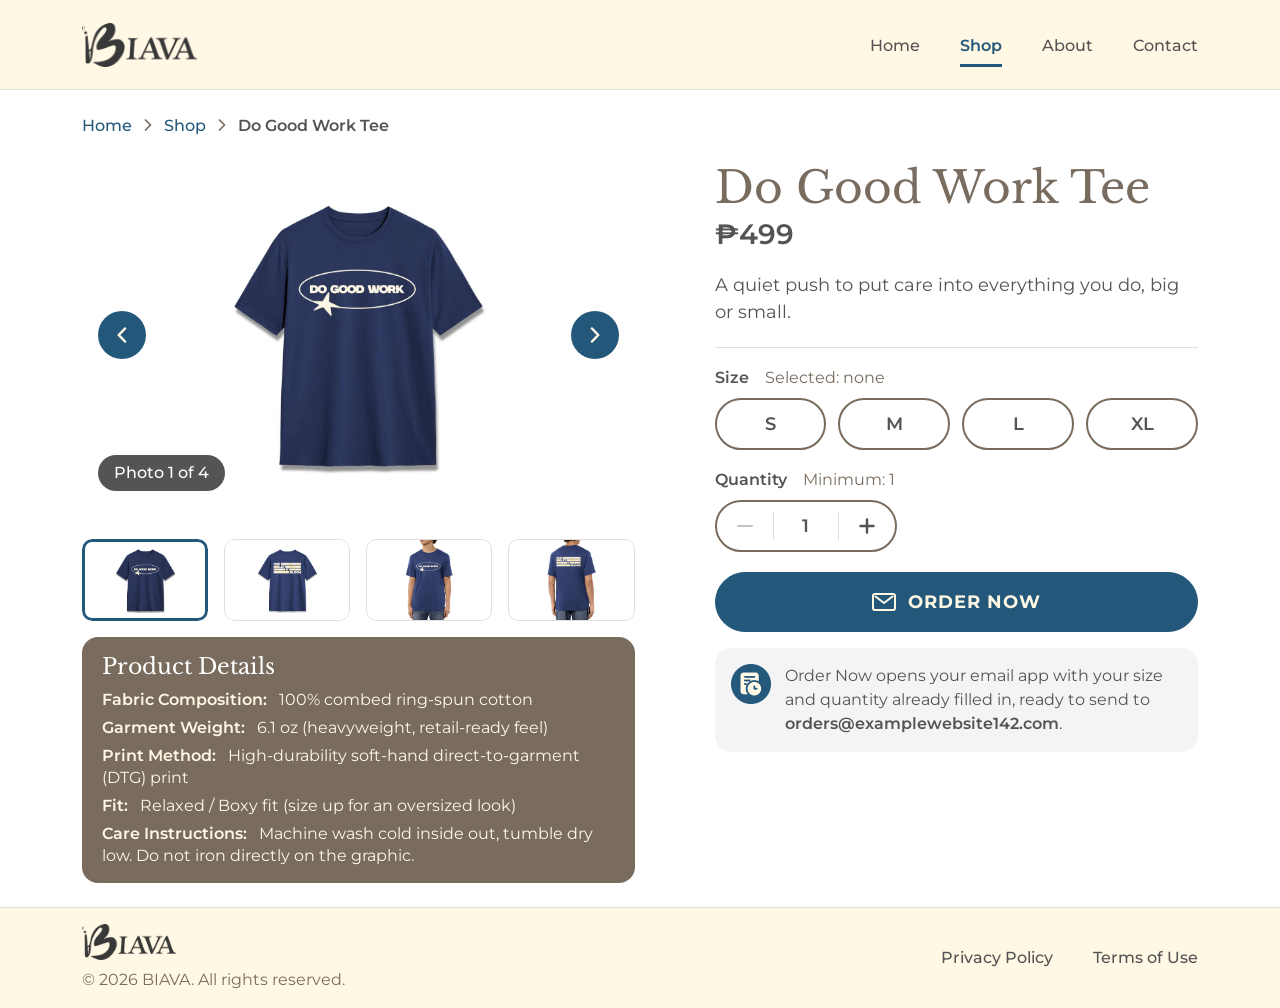
==== do-good-work.html @ 648a4ae6 "Add files via upload" ====
<!DOCTYPE html>
<html lang="en">
<head>
  <meta charset="UTF-8">
  <meta name="viewport" content="width=device-width, initial-scale=1">
  <title>Do Good Work Tee | BIAVA</title>

  <link href="https://cdn.jsdelivr.net/npm/bootstrap@5.3.8/dist/css/bootstrap.min.css" rel="stylesheet" integrity="sha384-sRIl4kxILFvY47J16cr9ZwB07vP4J8+LH7qKQnuqkuIAvNWLzeN8tE5YBujZqJLB" crossorigin="anonymous">

  <link rel="preconnect" href="https://fonts.googleapis.com">
  <link rel="preconnect" href="https://fonts.gstatic.com" crossorigin>
  <link href="https://fonts.googleapis.com/css2?family=Libre+Baskerville&family=Montserrat:wght@400;500;600;700&display=swap" rel="stylesheet">

  <link href="css/style.css?v=5" rel="stylesheet">
</head>
<body>

  <a class="visually-hidden-focusable skip-link" href="#main">Skip to main content</a>

  <header>
    <nav class="navbar navbar-expand-lg biava-navbar" aria-label="Main menu">
      <div class="container">
        <a class="navbar-brand" href="index.html">
          <img src="images/biava-logo.png" alt="BIAVA home" width="115" height="44">
        </a>

        <button class="navbar-toggler" type="button" data-bs-toggle="collapse" data-bs-target="#mainNav" aria-controls="mainNav" aria-expanded="false" aria-label="Open menu">
          <span class="navbar-toggler-icon"></span>
        </button>

        <div class="collapse navbar-collapse" id="mainNav">
          <ul class="navbar-nav ms-auto">
            <li class="nav-item"><a class="nav-link" href="index.html">Home</a></li>
            <li class="nav-item"><a class="nav-link active" href="index.html#shop" aria-current="true">Shop</a></li>
            <li class="nav-item"><a class="nav-link" href="index.html#about">About</a></li>
            <li class="nav-item"><a class="nav-link" href="contact.html">Contact</a></li>
          </ul>
        </div>
      </div>
    </nav>
  </header>

  <main id="main">
    <div class="container py-3 py-lg-4">

      <nav aria-label="Breadcrumb" class="mb-3 mb-lg-4">
        <ol class="breadcrumb biava-breadcrumb">
          <li class="breadcrumb-item"><a href="index.html">Home</a></li>
          <li class="breadcrumb-item"><a href="index.html#shop">Shop</a></li>
          <li class="breadcrumb-item active" aria-current="page">Do Good Work Tee</li>
        </ol>
      </nav>

      <div class="product-layout">

        <div class="product-gallery">
          <div class="main-photo">
            <div class="ratio">
              <img id="main-photo" src="images/do-good-work-1.jpg" alt="Navy blue Do Good Work Tee, front, with “Do good work” inside an oval and a star printed on the chest">
            </div>
            <button type="button" class="photo-nav prev" id="photo-prev" aria-label="Previous photo"><svg width="10" height="16" viewBox="0 0 10 16" aria-hidden="true" focusable="false"><path d="M8 1.5L1.75 8 8 14.5" fill="none" stroke="#fff8e4" stroke-width="2.5" stroke-linecap="round" stroke-linejoin="round"/></svg></button>
            <button type="button" class="photo-nav next" id="photo-next" aria-label="Next photo"><svg width="10" height="16" viewBox="0 0 10 16" aria-hidden="true" focusable="false"><path d="M2 1.5L8.25 8 2 14.5" fill="none" stroke="#fff8e4" stroke-width="2.5" stroke-linecap="round" stroke-linejoin="round"/></svg></button>
            <p class="photo-counter" id="photo-counter" aria-live="polite">Photo 1 of 4</p>
          </div>

          <ul class="thumb-list list-unstyled row row-cols-4 mt-0 mb-0 pt-3">
            <li class="col">
              <button type="button" class="thumb" data-src="images/do-good-work-1.jpg" data-alt="Navy blue Do Good Work Tee, front, with “Do good work” inside an oval and a star printed on the chest" aria-label="Show photo 1 of 4: front" aria-current="true">
                <span class="ratio"><img src="images/do-good-work-1.jpg" alt=""></span>
              </button>
            </li>
            <li class="col">
              <button type="button" class="thumb" data-src="images/do-good-work-2.jpg" data-alt="Back of the navy blue tee, with “And let it bloom” in stacked bars across the upper back" aria-label="Show photo 2 of 4: back" aria-current="false">
                <span class="ratio"><img src="images/do-good-work-2.jpg" alt=""></span>
              </button>
            </li>
            <li class="col">
              <button type="button" class="thumb" data-src="images/do-good-work-3.jpg" data-alt="Model wearing the navy blue Do Good Work Tee, front view" aria-label="Show photo 3 of 4: worn, front" aria-current="false">
                <span class="ratio"><img src="images/do-good-work-3.jpg" alt=""></span>
              </button>
            </li>
            <li class="col">
              <button type="button" class="thumb" data-src="images/do-good-work-4.jpg" data-alt="Model wearing the navy blue Do Good Work Tee, back view" aria-label="Show photo 4 of 4: worn, back" aria-current="false">
                <span class="ratio"><img src="images/do-good-work-4.jpg" alt=""></span>
              </button>
            </li>
          </ul>
        </div>

        <div class="product-info">
          <div>
            <h1 class="product-title">Do Good Work Tee</h1>
            <p class="product-price" id="product-price" data-price="499">&#8369;499</p>
          </div>

          <p class="product-description">A quiet push to put care into everything you do, big or small.</p>

          <hr>

          <fieldset class="size-picker">
            <legend class="option-label">Size <span class="option-hint" id="size-selected">Selected: none</span></legend>
            <div class="size-options">
              <button type="button" class="size-pill" data-size="S" aria-pressed="false">S</button>
              <button type="button" class="size-pill" data-size="M" aria-pressed="false">M</button>
              <button type="button" class="size-pill" data-size="L" aria-pressed="false">L</button>
              <button type="button" class="size-pill" data-size="XL" aria-pressed="false">XL</button>
            </div>
            <p class="form-error" id="size-error" role="alert" hidden>Please choose a size before ordering.</p>
          </fieldset>

          <div class="quantity-picker">
            <p class="option-label"><label for="quantity">Quantity</label> <span class="option-hint" id="quantity-hint">Minimum: 1</span></p>
            <div class="qty-stepper">
              <button type="button" class="qty-btn" id="qty-minus" aria-label="Decrease quantity"><svg width="16" height="2" viewBox="0 0 16 2" aria-hidden="true" focusable="false"><rect width="16" height="2" rx="1" fill="#545454"/></svg></button>
              <input type="number" class="qty-input" id="quantity" name="quantity" value="1" min="1" max="99" inputmode="numeric" aria-describedby="quantity-hint">
              <button type="button" class="qty-btn" id="qty-plus" aria-label="Increase quantity"><svg width="16" height="16" viewBox="0 0 16 16" aria-hidden="true" focusable="false"><path d="M8 1.5v13M1.5 8h13" stroke="#545454" stroke-width="2.5" stroke-linecap="round"/></svg></button>
            </div>
          </div>

          <div class="order">
            <button type="button" class="btn btn-biava btn-order w-100" id="order-now"><svg width="24" height="18" viewBox="0 0 24 18" aria-hidden="true" focusable="false"><rect x="1" y="1" width="22" height="16" rx="2" fill="none" stroke="#fff8e4" stroke-width="2"/><path d="M3.5 3.5L12 10l8.5-6.5" fill="none" stroke="#fff8e4" stroke-width="2" stroke-linecap="round" stroke-linejoin="round"/></svg> Order Now</button>
            <div class="order-note">
              <img src="images/order-icon.png" alt="" width="40" height="40">
              <p class="mb-0">Order Now opens your email app with your size and quantity already filled in, ready to send to <strong>orders@examplewebsite142.com</strong>.</p>
            </div>
          </div>
        </div>

        <section class="product-details" aria-labelledby="details-heading">
          <h2 id="details-heading">Product Details</h2>
          <ul class="list-unstyled mb-0">
            <li><strong>Fabric Composition:</strong> 100% combed ring-spun cotton</li>
            <li><strong>Garment Weight:</strong> 6.1 oz (heavyweight, retail-ready feel)</li>
            <li><strong>Print Method:</strong> High-durability soft-hand direct-to-garment (DTG) print</li>
            <li><strong>Fit:</strong> Relaxed / Boxy fit (size up for an oversized look)</li>
            <li><strong>Care Instructions:</strong> Machine wash cold inside out, tumble dry low. Do not iron directly on the graphic.</li>
          </ul>
        </section>

      </div>
    </div>
  </main>

  <footer class="biava-footer">
    <div class="container py-3">
      <div class="d-flex flex-column flex-md-row justify-content-between align-items-md-center gap-3">
        <div>
          <a class="footer-brand" href="index.html"><img class="footer-logo" src="images/biava-logo.png" alt="BIAVA home" width="94" height="36"></a>
          <p class="copyright mb-0 mt-2">&copy; 2026 BIAVA. All rights reserved.</p>
        </div>
        <nav aria-label="Footer links">
          <ul class="footer-links list-unstyled d-flex flex-wrap mb-0">
            <li><a href="privacy.html">Privacy Policy</a></li>
            <li><a href="terms.html">Terms of Use</a></li>
          </ul>
        </nav>
      </div>
    </div>
  </footer>

  <script src="https://cdn.jsdelivr.net/npm/bootstrap@5.3.8/dist/js/bootstrap.bundle.min.js" integrity="sha384-FKyoEForCGlyvwx9Hj09JcYn3nv7wiPVlz7YYwJrWVcXK/BmnVDxM+D2scQbITxI" crossorigin="anonymous"></script>
  <script src="js/keyboard.js?v=5"></script>
  <script src="js/product.js?v=5"></script>
</body>
</html>
---- css/style.css ----
:root {
  --biava-gray-orange:  #796c5f;
  --biava-dark-gray:    #545454;
  --biava-azure:        #23587b;
  --biava-light-orange: #fff8e4;
  --biava-line:         #e3e0db;
  --biava-light-gray:   #f4f4f4;

  --font-heading: "Libre Baskerville", Georgia, serif;
  --font-body:    "Montserrat", Arial, sans-serif;

  --bs-body-font-family: var(--font-body);
  --bs-body-color: var(--biava-dark-gray);
  --bs-link-color-rgb: 35, 88, 123;
  --bs-link-hover-color-rgb: 26, 66, 92;
  --bs-border-color: var(--biava-line);
}

h1, h2, h3, h4 {
  font-family: var(--font-heading);
  font-weight: 400;
  color: var(--biava-gray-orange);
}

:focus-visible {
  outline: 3px solid #000;
  outline-offset: 2px;
}

a,
button,
input,
select,
textarea {
  scroll-margin: 24px;
}

.biava-navbar .nav-link:focus-visible,
.biava-navbar .navbar-toggler:focus-visible,
.btn-biava:focus-visible {
  outline: 3px solid #000;
  outline-offset: 2px;
  box-shadow: none;
}

.skip-link {
  position: absolute;
  top: 0.5rem;
  left: 0.5rem;
  z-index: 1100;
  background: #fff;
  color: var(--biava-dark-gray);
  padding: 0.5rem 1rem;
}

.biava-navbar {
  --bs-navbar-nav-link-padding-x: 0;
  background-color: var(--biava-light-orange);
  border-bottom: 1px solid var(--biava-line);
  min-height: 90px;
}

.biava-navbar .navbar-brand {
  padding: 0;
}

.biava-navbar .navbar-brand img {
  height: 44px;
  width: auto;
}

.biava-navbar .nav-link {
  color: var(--biava-dark-gray);
  font-weight: 500;
  padding: 0.75rem 0 0.375rem;
  border-bottom: 3px solid transparent;
}

.biava-navbar .nav-link:hover {
  color: var(--biava-azure);
}

.biava-navbar .nav-link.active {
  color: var(--biava-azure);
  font-weight: 600;
  border-bottom-color: var(--biava-azure);
}

@media (min-width: 992px) {
  .biava-navbar .navbar-nav {
    gap: 2.5rem;
  }
}

.btn-biava {
  --bs-btn-color: var(--biava-light-orange);
  --bs-btn-bg: var(--biava-azure);
  --bs-btn-border-color: var(--biava-azure);
  --bs-btn-hover-color: var(--biava-light-orange);
  --bs-btn-hover-bg: #1a425c;
  --bs-btn-hover-border-color: #1a425c;
  --bs-btn-active-color: var(--biava-light-orange);
  --bs-btn-active-bg: #1a425c;
  --bs-btn-active-border-color: #1a425c;
  --bs-btn-font-weight: 700;
  border-radius: 999px;
  min-height: 44px;
  padding: 0.6rem 1.5rem;
  text-transform: uppercase;
  letter-spacing: 1px;
}

.biava-footer {
  background-color: var(--biava-light-orange);
  border-top: 1px solid var(--biava-line);
}

.biava-footer .footer-brand {
  display: inline-block;
}

.biava-footer .footer-logo {
  height: 36px;
  width: auto;
}

.biava-footer .copyright {
  color: var(--biava-gray-orange);
}

.biava-footer .footer-links {
  gap: 2.5rem;
}

.biava-footer .footer-links a {
  color: var(--biava-dark-gray);
  font-weight: 500;
  text-decoration: none;
}

.biava-footer .footer-links a:hover {
  text-decoration: underline;
}

.biava-breadcrumb {
  --bs-breadcrumb-divider: url("data:image/svg+xml,%3Csvg xmlns='http://www.w3.org/2000/svg' width='8' height='12' viewBox='0 0 8 12'%3E%3Cpath d='M1.5 1l5 5-5 5' fill='none' stroke='%23796c5f' stroke-width='1.75' stroke-linecap='round' stroke-linejoin='round'/%3E%3C/svg%3E");
  --bs-breadcrumb-item-padding-x: 0.75rem;
  --bs-breadcrumb-margin-bottom: 0;
  font-weight: 500;
}

.biava-breadcrumb .breadcrumb-item {
  display: flex;
  align-items: center;
}

.biava-breadcrumb a {
  text-decoration: none;
}

.biava-breadcrumb a:hover {
  text-decoration: underline;
}

.biava-breadcrumb .breadcrumb-item.active {
  color: var(--biava-dark-gray);
  font-weight: 600;
}

.product-layout {
  display: grid;
  gap: 1.5rem;
  grid-template-areas:
    "gallery"
    "info"
    "details";
}

@media (min-width: 992px) {
  .product-layout {
    grid-template-columns: 640fr 560fr;
    grid-template-areas:
      "gallery info"
      "details info";
    column-gap: 80px;
    row-gap: 16px;
    align-items: start;
  }
}

.product-gallery { grid-area: gallery; }
.product-info    { grid-area: info; }
.product-details { grid-area: details; }

.main-photo {
  position: relative;
  border-radius: 16px;
  overflow: hidden;
  background: var(--biava-light-gray);
}

.main-photo .ratio {
  --bs-aspect-ratio: 62.5%;
}

.main-photo img,
.thumb img {
  object-fit: cover;
}

.photo-nav {
  position: absolute;
  top: 50%;
  transform: translateY(-50%);
  z-index: 2;
  width: 48px;
  height: 48px;
  border: 0;
  border-radius: 50%;
  background: var(--biava-azure);
  display: grid;
  place-items: center;
}

.photo-nav:hover {
  background: #1a425c;
}

.photo-nav.prev { left: 16px; }
.photo-nav.next { right: 16px; }

.photo-counter {
  position: absolute;
  left: 16px;
  bottom: 16px;
  z-index: 2;
  margin: 0;
  padding: 8px 16px;
  border-radius: 18px;
  background: var(--biava-dark-gray);
  color: #fff;
  font-weight: 500;
  line-height: 1.25;
}

.thumb-list {
  --bs-gutter-x: 16px;
  --bs-gutter-y: 16px;
  margin-top: 0;
}

.thumb {
  position: relative;
  display: block;
  width: 100%;
  padding: 0;
  border: 0;
  border-radius: 10px;
  overflow: hidden;
  background: var(--biava-light-gray);
}

.thumb .ratio {
  display: block;
  --bs-aspect-ratio: 65%;
}

.thumb::after {
  content: "";
  position: absolute;
  inset: 0;
  border: 1px solid var(--biava-line);
  border-radius: inherit;
  pointer-events: none;
}

.thumb[aria-current="true"]::after {
  border: 3px solid var(--biava-azure);
}

.product-info {
  display: flex;
  flex-direction: column;
  gap: 20px;
}

.product-title {
  font-size: 2.75rem;
  line-height: 1.18;
  margin-bottom: 4px;
}

.product-price {
  font-size: 1.75rem;
  font-weight: 600;
  line-height: 1.2;
  margin: 0;
}

.product-description {
  font-size: 1.125rem;
  line-height: 1.55;
  margin: 0;
}

.product-info hr {
  margin: 0;
  border-color: var(--biava-line);
  opacity: 1;
}

.option-label {
  float: none;
  width: auto;
  margin: 0 0 10px;
  padding: 0;
  font-family: var(--font-body);
  font-size: 1rem;
  font-weight: 600;
  line-height: 1.25;
  color: var(--biava-dark-gray);
}

.option-hint {
  margin-left: 12px;
  font-weight: 400;
  color: var(--biava-gray-orange);
}

.size-picker {
  margin: 0;
  padding: 0;
  border: 0;
}

.size-options {
  display: flex;
  flex-wrap: wrap;
  gap: 12px;
}

.size-pill {
  flex: 1 1 0;
  min-width: 64px;
  max-width: 122px;
  height: 52px;
  display: inline-flex;
  align-items: center;
  justify-content: center;
  gap: 8px;
  border: 2px solid var(--biava-gray-orange);
  border-radius: 26px;
  background: #fff;
  color: var(--biava-dark-gray);
  font-size: 1.125rem;
  font-weight: 600;
  padding: 0;
  cursor: pointer;
}

.size-pill:hover {
  border-color: var(--biava-azure);
}

.size-pill[aria-pressed="true"] {
  background: var(--biava-azure);
  border-color: var(--biava-azure);
  color: var(--biava-light-orange);
}

.size-pill[aria-pressed="true"]::before {
  content: "";
  width: 16px;
  height: 12px;
  background: url("data:image/svg+xml,%3Csvg xmlns='http://www.w3.org/2000/svg' width='16' height='12' viewBox='0 0 16 12'%3E%3Cpath d='M1.5 6.5l4 4 9-9' fill='none' stroke='%23fff8e4' stroke-width='2.5' stroke-linecap='round' stroke-linejoin='round'/%3E%3C/svg%3E") no-repeat center / contain;
}

.form-error {
  margin: 10px 0 0;
  color: #b3261e;
  font-weight: 600;
}

.qty-stepper {
  display: inline-flex;
  height: 52px;
  border: 2px solid var(--biava-gray-orange);
  border-radius: 26px;
  background: #fff;
  overflow: hidden;
}

.qty-btn {
  width: 56px;
  border: 0;
  background: transparent;
  display: grid;
  place-items: center;
}

.qty-btn[aria-disabled="true"] {
  opacity: 0.35;
  cursor: not-allowed;
}

.qty-input {
  width: 66px;
  border: 0;
  text-align: center;
  font-size: 1.125rem;
  font-weight: 600;
  color: var(--biava-dark-gray);
  background:
    linear-gradient(var(--biava-line), var(--biava-line)) left center / 1px 28px no-repeat,
    linear-gradient(var(--biava-line), var(--biava-line)) right center / 1px 28px no-repeat;
  -moz-appearance: textfield;
  appearance: textfield;
}

.qty-input::-webkit-outer-spin-button,
.qty-input::-webkit-inner-spin-button {
  -webkit-appearance: none;
  margin: 0;
}

.qty-stepper :focus-visible {
  outline-offset: -4px;
  border-radius: 22px;
}

.btn-order {
  min-height: 60px;
  font-size: 1.125rem;
  display: inline-flex;
  align-items: center;
  justify-content: center;
  gap: 12px;
}

.order-note {
  display: flex;
  align-items: flex-start;
  gap: 14px;
  margin-top: 16px;
  padding: 16px;
  border-radius: 16px;
  background: var(--biava-light-gray);
  line-height: 1.5;
}

.order-note strong {
  font-weight: 600;
}

.product-details {
  padding: 16px 20px;
  border-radius: 16px;
  background: var(--biava-gray-orange);
  color: var(--biava-light-orange);
}

.product-details h2 {
  margin-bottom: 8px;
  font-size: 1.375rem;
  line-height: 1.27;
  color: #fff;
}

.product-details li {
  line-height: 1.375;
  margin-bottom: 6px;
}

.product-details li:last-child {
  margin-bottom: 0;
}

.product-details strong {
  font-weight: 600;
  margin-right: 0.5rem;
}

@media (max-width: 991.98px) {
  .product-title {
    font-size: 2.125rem;
  }
}
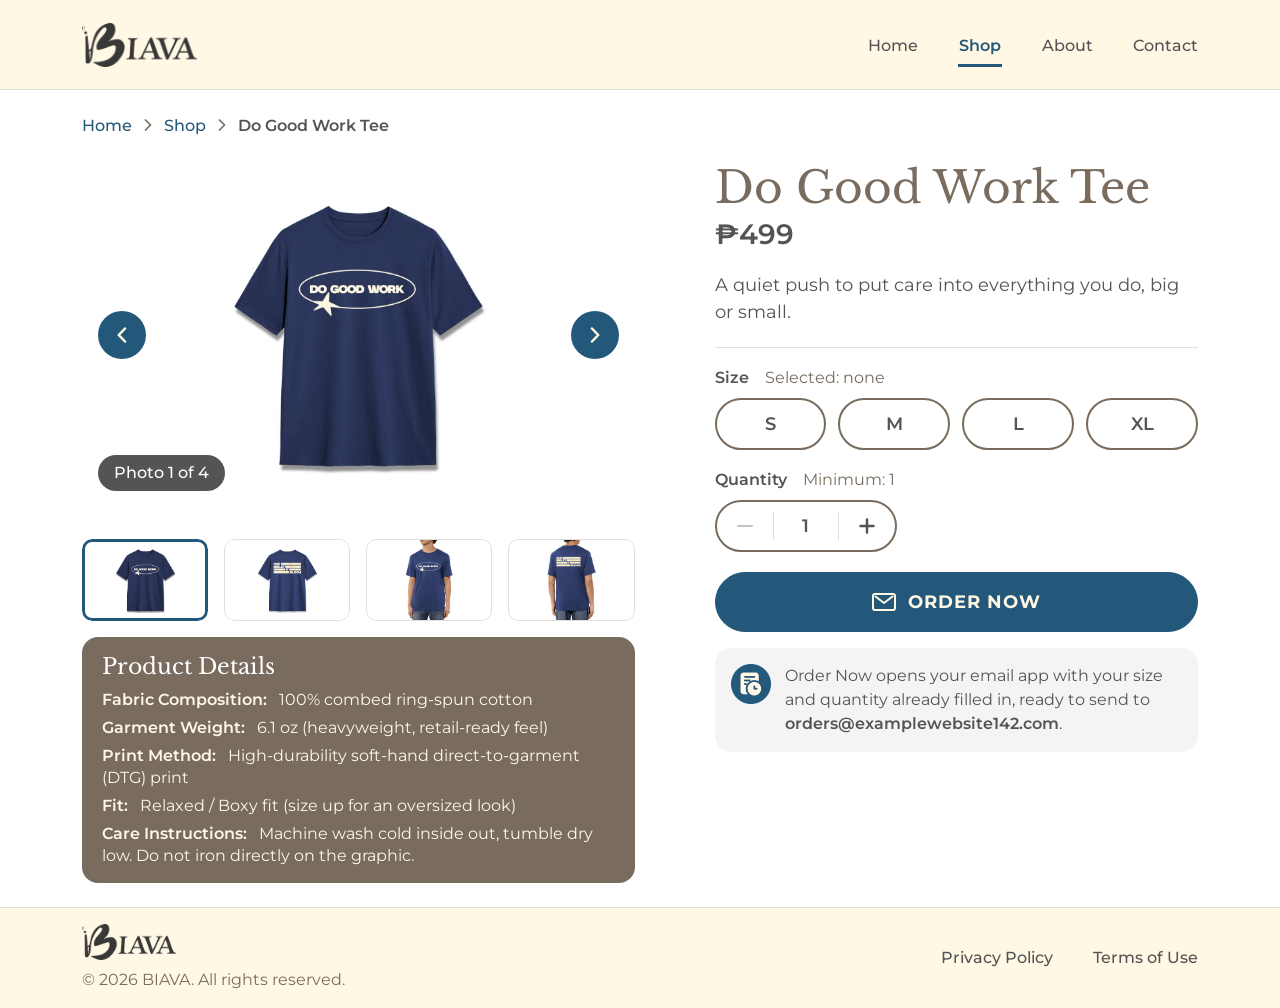
==== commit c3c9ecc8: "Add files via upload" ====
--- a/do-good-work.html
+++ b/do-good-work.html
@@ -11,7 +11,7 @@
   <link rel="preconnect" href="https://fonts.gstatic.com" crossorigin>
   <link href="https://fonts.googleapis.com/css2?family=Libre+Baskerville&family=Montserrat:wght@400;500;600;700&display=swap" rel="stylesheet">
 
-  <link href="css/style.css?v=5" rel="stylesheet">
+  <link href="css/style.css?v=6" rel="stylesheet">
 </head>
 <body>
 
@@ -121,7 +121,7 @@
             <button type="button" class="btn btn-biava btn-order w-100" id="order-now"><svg width="24" height="18" viewBox="0 0 24 18" aria-hidden="true" focusable="false"><rect x="1" y="1" width="22" height="16" rx="2" fill="none" stroke="#fff8e4" stroke-width="2"/><path d="M3.5 3.5L12 10l8.5-6.5" fill="none" stroke="#fff8e4" stroke-width="2" stroke-linecap="round" stroke-linejoin="round"/></svg> Order Now</button>
             <div class="order-note">
               <img src="images/order-icon.png" alt="" width="40" height="40">
-              <p class="mb-0">Order Now opens your email app with your size and quantity already filled in, ready to send to <strong>orders@examplewebsite142.com</strong>.</p>
+              <p class="mb-0">Order Now opens your email app with your size and quantity already filled in, ready to send to <strong>orders@<wbr>examplewebsite142.com</strong>.</p>
             </div>
           </div>
         </div>
@@ -159,7 +159,7 @@
   </footer>
 
   <script src="https://cdn.jsdelivr.net/npm/bootstrap@5.3.8/dist/js/bootstrap.bundle.min.js" integrity="sha384-FKyoEForCGlyvwx9Hj09JcYn3nv7wiPVlz7YYwJrWVcXK/BmnVDxM+D2scQbITxI" crossorigin="anonymous"></script>
-  <script src="js/keyboard.js?v=5"></script>
-  <script src="js/product.js?v=5"></script>
+  <script src="js/keyboard.js?v=6"></script>
+  <script src="js/product.js?v=6"></script>
 </body>
 </html>
--- a/css/style.css
+++ b/css/style.css
@@ -89,6 +89,11 @@
 @media (min-width: 992px) {
   .biava-navbar .navbar-nav {
     gap: 2.5rem;
+  }
+
+  .biava-navbar .nav-link {
+    min-width: 44px;
+    text-align: center;
   }
 }
 
@@ -117,6 +122,8 @@
 
 .biava-footer .footer-brand {
   display: inline-block;
+  padding: 4px 0;
+  margin: -4px 0;
 }
 
 .biava-footer .footer-logo {
@@ -133,6 +140,9 @@
 }
 
 .biava-footer .footer-links a {
+  display: inline-block;
+  padding: 14px 0;
+  margin: -14px 0;
   color: var(--biava-dark-gray);
   font-weight: 500;
   text-decoration: none;
@@ -155,6 +165,9 @@
 }
 
 .biava-breadcrumb a {
+  display: inline-block;
+  padding: 10px 4px;
+  margin: -10px -4px;
   text-decoration: none;
 }
 
@@ -169,6 +182,7 @@
 
 .product-layout {
   display: grid;
+  grid-template-columns: minmax(0, 1fr);
   gap: 1.5rem;
   grid-template-areas:
     "gallery"
@@ -485,3 +499,12 @@
     font-size: 2.125rem;
   }
 }
+
+.order-note strong {
+  overflow-wrap: anywhere;
+}
+
+.biava-navbar .navbar-toggler {
+  min-width: 44px;
+  min-height: 44px;
+}
